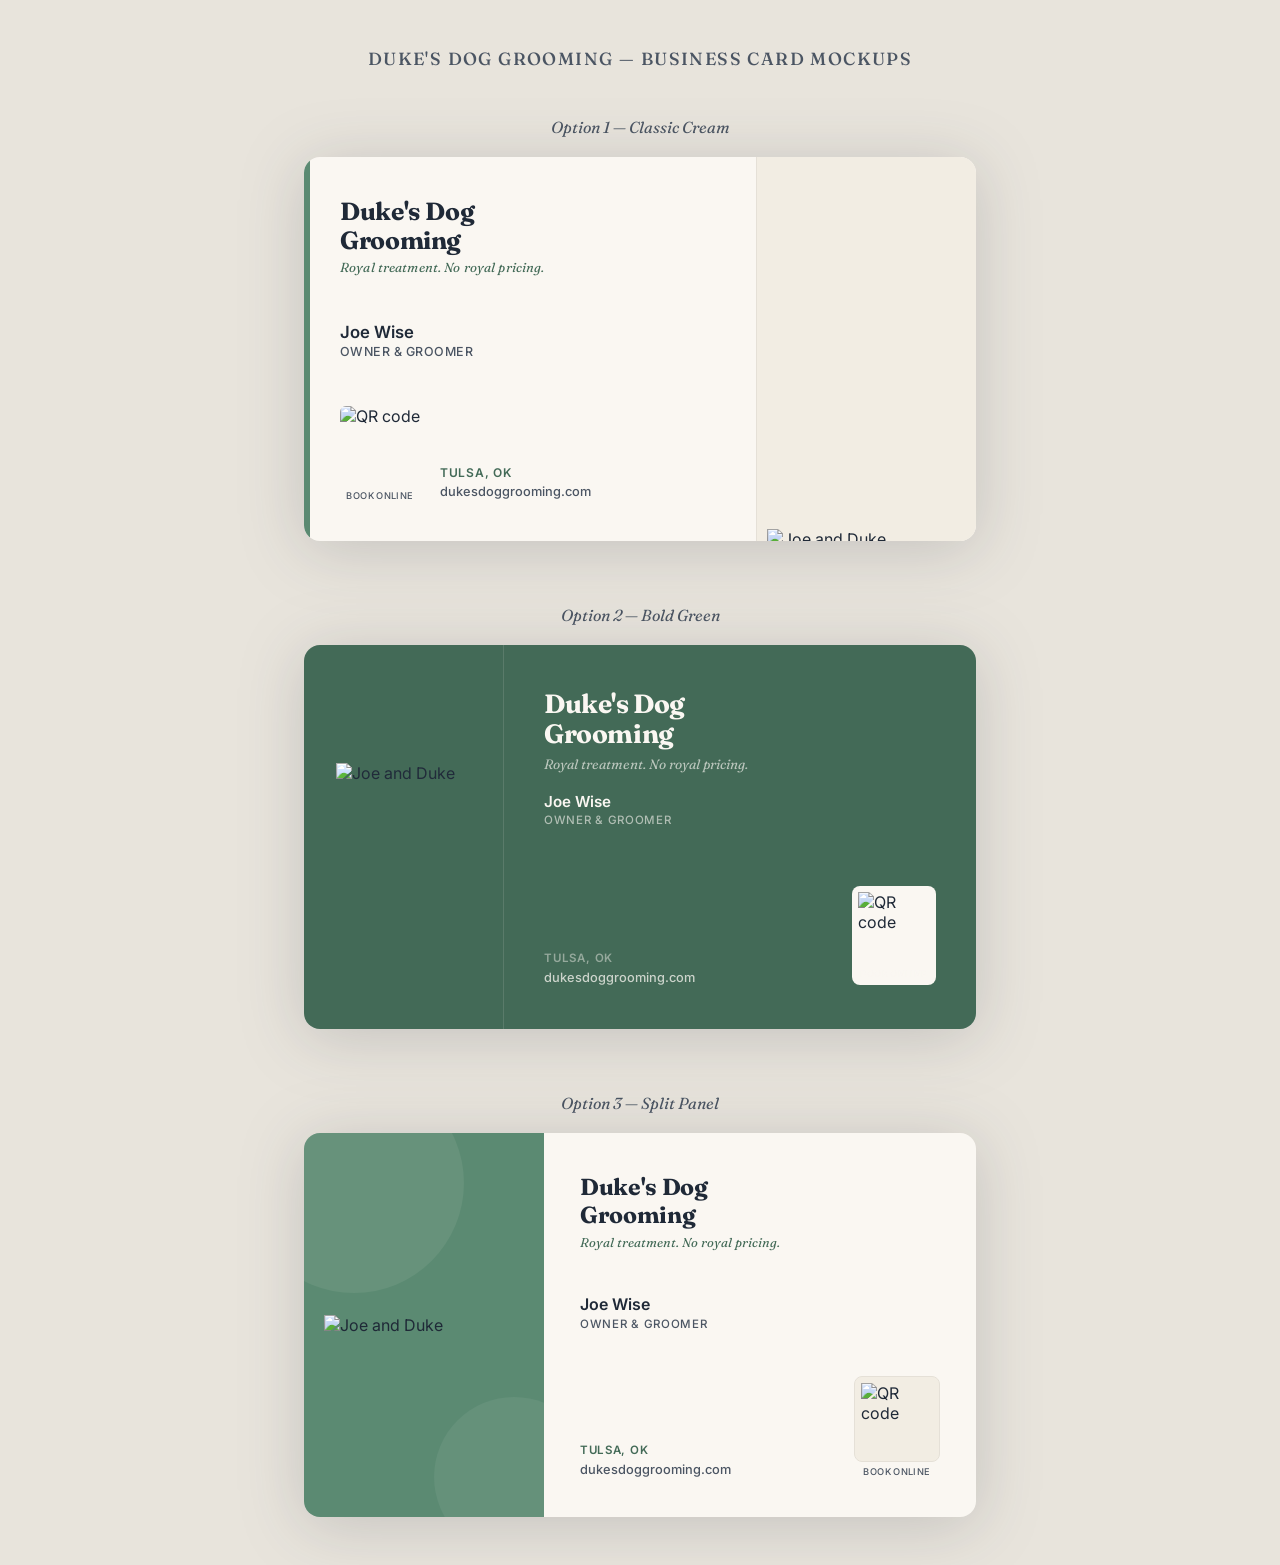
==== bizcard-mockups.html @ c5080c98 "Add business card mockups" ====
<!DOCTYPE html>
<html lang="en">
<head>
  <meta charset="UTF-8" />
  <meta name="viewport" content="width=device-width, initial-scale=1.0" />
  <title>Duke's — Business Card Mockups</title>
  <link rel="preconnect" href="https://fonts.googleapis.com" />
  <link rel="preconnect" href="https://fonts.gstatic.com" crossorigin />
  <link href="https://fonts.googleapis.com/css2?family=Fraunces:ital,wght@0,400;0,500;0,600;0,700;1,400;1,500&family=Inter:wght@400;500;600&display=swap" rel="stylesheet" />
  <style>
    :root {
      --bg:          #FAF7F2;
      --bg-tint:     #F2EDE3;
      --text:        #1F2937;
      --text-soft:   #4B5563;
      --accent:      #5B8A72;
      --accent-dark: #436A57;
      --card:        #FFFFFF;
      --border:      #E5E0D7;
      --serif: 'Fraunces', Georgia, serif;
      --sans:  'Inter', system-ui, sans-serif;
    }

    * { box-sizing: border-box; margin: 0; padding: 0; }

    body {
      font-family: var(--sans);
      background: #E8E4DC;
      color: var(--text);
      padding: 3rem 2rem;
      min-height: 100vh;
    }

    h1 {
      font-family: var(--serif);
      font-size: 1.1rem;
      font-weight: 500;
      color: var(--text-soft);
      text-align: center;
      margin-bottom: 3rem;
      letter-spacing: 0.08em;
      text-transform: uppercase;
    }

    .mockup-row {
      display: flex;
      flex-direction: column;
      gap: 4rem;
      align-items: center;
    }

    .mockup-block {
      display: flex;
      flex-direction: column;
      align-items: center;
      gap: 1.25rem;
    }

    .mockup-label {
      font-family: var(--serif);
      font-size: 1rem;
      color: var(--text-soft);
      font-style: italic;
    }

    .card-shadow {
      filter: drop-shadow(0 8px 32px rgba(31,41,55,0.18));
    }

    /* ──────────────────────────────────────
       Card dimensions: 3.5" × 2" @ 2× screen
       = 672px × 384px
    ────────────────────────────────────── */

    /* ── CARD 1: Classic Cream ── */
    .card-1 {
      width: 672px;
      height: 384px;
      background: var(--bg);
      border-radius: 16px;
      display: grid;
      grid-template-columns: 1fr 220px;
      overflow: hidden;
      position: relative;
    }

    .card-1-left {
      padding: 40px 36px;
      display: flex;
      flex-direction: column;
      justify-content: space-between;
    }

    .card-1-top {}

    .card-1-brand {
      font-family: var(--serif);
      font-size: 1.55rem;
      font-weight: 700;
      color: var(--text);
      line-height: 1.15;
      letter-spacing: -0.015em;
    }

    .card-1-tagline {
      font-family: var(--serif);
      font-style: italic;
      font-size: 0.82rem;
      color: var(--accent-dark);
      margin-top: 5px;
      letter-spacing: 0.01em;
    }

    .card-1-name {
      font-family: var(--sans);
      font-size: 1.05rem;
      font-weight: 600;
      color: var(--text);
      margin-bottom: 2px;
    }

    .card-1-title {
      font-size: 0.78rem;
      color: var(--text-soft);
      font-weight: 500;
      letter-spacing: 0.04em;
      text-transform: uppercase;
    }

    .card-1-bottom {
      display: flex;
      align-items: flex-end;
      gap: 20px;
    }

    .card-1-qr img {
      width: 80px;
      height: 80px;
      display: block;
      border-radius: 6px;
    }

    .card-1-contact {
      display: flex;
      flex-direction: column;
      gap: 4px;
      padding-bottom: 2px;
    }

    .card-1-contact a,
    .card-1-contact span {
      font-size: 0.8rem;
      color: var(--text-soft);
      text-decoration: none;
      font-weight: 500;
    }

    .card-1-contact .city {
      font-size: 0.75rem;
      color: var(--accent-dark);
      font-weight: 600;
      letter-spacing: 0.06em;
      text-transform: uppercase;
    }

    .card-1-right {
      background: var(--bg-tint);
      border-left: 1px solid var(--border);
      display: flex;
      align-items: flex-end;
      justify-content: center;
      padding-bottom: 0;
      overflow: hidden;
    }

    .card-1-right img {
      width: 200px;
      height: auto;
      display: block;
      margin-bottom: -8px;
    }

    /* green accent bar on left edge */
    .card-1::before {
      content: '';
      position: absolute;
      left: 0; top: 0; bottom: 0;
      width: 6px;
      background: var(--accent);
      border-radius: 16px 0 0 16px;
    }

    /* ── CARD 2: Bold Green ── */
    .card-2 {
      width: 672px;
      height: 384px;
      background: var(--accent-dark);
      border-radius: 16px;
      display: grid;
      grid-template-columns: 200px 1fr;
      overflow: hidden;
    }

    .card-2-left {
      display: flex;
      align-items: center;
      justify-content: center;
      padding: 32px;
      border-right: 1px solid rgba(250,247,242,0.12);
    }

    .card-2-left img {
      width: 148px;
      height: 148px;
      object-fit: contain;
      filter: brightness(1.05);
    }

    .card-2-right {
      padding: 44px 40px;
      display: flex;
      flex-direction: column;
      justify-content: space-between;
    }

    .card-2-top {}

    .card-2-brand {
      font-family: var(--serif);
      font-size: 1.65rem;
      font-weight: 700;
      color: var(--bg);
      line-height: 1.15;
      letter-spacing: -0.015em;
    }

    .card-2-tagline {
      font-family: var(--serif);
      font-style: italic;
      font-size: 0.85rem;
      color: rgba(250,247,242,0.65);
      margin-top: 6px;
    }

    .card-2-name {
      font-size: 0.95rem;
      font-weight: 600;
      color: var(--bg);
      margin-top: 20px;
      margin-bottom: 2px;
    }

    .card-2-title {
      font-size: 0.72rem;
      color: rgba(250,247,242,0.6);
      font-weight: 500;
      text-transform: uppercase;
      letter-spacing: 0.06em;
    }

    .card-2-bottom {
      display: flex;
      align-items: flex-end;
      justify-content: space-between;
    }

    .card-2-contact {
      display: flex;
      flex-direction: column;
      gap: 5px;
    }

    .card-2-contact span,
    .card-2-contact a {
      font-size: 0.8rem;
      color: rgba(250,247,242,0.75);
      text-decoration: none;
      font-weight: 500;
    }

    .card-2-contact .city {
      font-size: 0.72rem;
      font-weight: 600;
      color: rgba(250,247,242,0.45);
      text-transform: uppercase;
      letter-spacing: 0.07em;
    }

    .card-2-qr {
      background: var(--bg);
      border-radius: 8px;
      padding: 6px;
    }

    .card-2-qr img {
      width: 72px;
      height: 72px;
      display: block;
    }

    /* ── CARD 3: Split Panel ── */
    .card-3 {
      width: 672px;
      height: 384px;
      border-radius: 16px;
      overflow: hidden;
      display: grid;
      grid-template-columns: 240px 1fr;
    }

    .card-3-left {
      background: var(--accent);
      display: flex;
      flex-direction: column;
      align-items: center;
      justify-content: center;
      padding: 0 0 0 0;
      position: relative;
      overflow: hidden;
    }

    .card-3-left::before {
      content: '';
      position: absolute;
      top: -60px; left: -60px;
      width: 220px; height: 220px;
      background: rgba(250,247,242,0.07);
      border-radius: 50%;
    }

    .card-3-left::after {
      content: '';
      position: absolute;
      bottom: -40px; right: -50px;
      width: 160px; height: 160px;
      background: rgba(250,247,242,0.06);
      border-radius: 50%;
    }

    .card-3-left img {
      width: 200px;
      height: auto;
      display: block;
      position: relative;
      z-index: 1;
    }

    .card-3-right {
      background: var(--bg);
      padding: 40px 36px;
      display: flex;
      flex-direction: column;
      justify-content: space-between;
    }

    .card-3-brand {
      font-family: var(--serif);
      font-size: 1.45rem;
      font-weight: 700;
      color: var(--text);
      letter-spacing: -0.015em;
      line-height: 1.2;
    }

    .card-3-tagline {
      font-family: var(--serif);
      font-style: italic;
      font-size: 0.8rem;
      color: var(--accent-dark);
      margin-top: 5px;
    }

    .card-3-name {
      font-size: 1rem;
      font-weight: 600;
      color: var(--text);
    }

    .card-3-title {
      font-size: 0.72rem;
      color: var(--text-soft);
      font-weight: 500;
      text-transform: uppercase;
      letter-spacing: 0.06em;
      margin-top: 3px;
    }

    .card-3-bottom {
      display: flex;
      align-items: flex-end;
      justify-content: space-between;
    }

    .card-3-contact {
      display: flex;
      flex-direction: column;
      gap: 5px;
    }

    .card-3-contact span,
    .card-3-contact a {
      font-size: 0.8rem;
      color: var(--text-soft);
      text-decoration: none;
      font-weight: 500;
    }

    .card-3-contact .city {
      font-size: 0.72rem;
      color: var(--accent-dark);
      font-weight: 600;
      text-transform: uppercase;
      letter-spacing: 0.06em;
    }

    .card-3-qr {
      background: var(--bg-tint);
      border: 1px solid var(--border);
      border-radius: 8px;
      padding: 6px;
    }

    .card-3-qr img {
      width: 72px;
      height: 72px;
      display: block;
    }

    .qr-label {
      font-size: 0.58rem;
      text-align: center;
      color: var(--text-soft);
      margin-top: 4px;
      font-weight: 500;
      letter-spacing: 0.04em;
      text-transform: uppercase;
    }
  </style>
</head>
<body>

<h1>Duke's Dog Grooming — Business Card Mockups</h1>

<div class="mockup-row">

  <!-- OPTION 1 -->
  <div class="mockup-block">
    <div class="mockup-label">Option 1 — Classic Cream</div>
    <div class="card-shadow">
      <div class="card-1">
        <div class="card-1-left">
          <div class="card-1-top">
            <div class="card-1-brand">Duke's Dog<br>Grooming</div>
            <div class="card-1-tagline">Royal treatment. No royal pricing.</div>
          </div>
          <div>
            <div class="card-1-name">Joe Wise</div>
            <div class="card-1-title">Owner &amp; Groomer</div>
          </div>
          <div class="card-1-bottom">
            <div class="card-1-qr">
              <img src="https://api.qrserver.com/v1/create-qr-code/?size=160x160&data=https://dukesdoggrooming.com&color=436A57&bgcolor=FAF7F2&margin=4" alt="QR code" />
              <div class="qr-label">Book online</div>
            </div>
            <div class="card-1-contact">
              <span class="city">Tulsa, OK</span>
              <a href="#">dukesdoggrooming.com</a>
            </div>
          </div>
        </div>
        <div class="card-1-right">
          <img src="https://dukesdoggrooming.com/images/joe-and-duke.png" alt="Joe and Duke" />
        </div>
      </div>
    </div>
  </div>

  <!-- OPTION 2 -->
  <div class="mockup-block">
    <div class="mockup-label">Option 2 — Bold Green</div>
    <div class="card-shadow">
      <div class="card-2">
        <div class="card-2-left">
          <img src="https://dukesdoggrooming.com/images/joe-and-duke.png" alt="Joe and Duke" />
        </div>
        <div class="card-2-right">
          <div class="card-2-top">
            <div class="card-2-brand">Duke's Dog<br>Grooming</div>
            <div class="card-2-tagline">Royal treatment. No royal pricing.</div>
            <div class="card-2-name">Joe Wise</div>
            <div class="card-2-title">Owner &amp; Groomer</div>
          </div>
          <div class="card-2-bottom">
            <div class="card-2-contact">
              <span class="city">Tulsa, OK</span>
              <a href="#">dukesdoggrooming.com</a>
            </div>
            <div class="card-2-qr">
              <img src="https://api.qrserver.com/v1/create-qr-code/?size=144x144&data=https://dukesdoggrooming.com&color=436A57&bgcolor=FAF7F2&margin=4" alt="QR code" />
              <div class="qr-label" style="color:rgba(250,247,242,0.45)">Book online</div>
            </div>
          </div>
        </div>
      </div>
    </div>
  </div>

  <!-- OPTION 3 -->
  <div class="mockup-block">
    <div class="mockup-label">Option 3 — Split Panel</div>
    <div class="card-shadow">
      <div class="card-3">
        <div class="card-3-left">
          <img src="https://dukesdoggrooming.com/images/joe-and-duke.png" alt="Joe and Duke" />
        </div>
        <div class="card-3-right">
          <div>
            <div class="card-3-brand">Duke's Dog<br>Grooming</div>
            <div class="card-3-tagline">Royal treatment. No royal pricing.</div>
          </div>
          <div>
            <div class="card-3-name">Joe Wise</div>
            <div class="card-3-title">Owner &amp; Groomer</div>
          </div>
          <div class="card-3-bottom">
            <div class="card-3-contact">
              <span class="city">Tulsa, OK</span>
              <a href="#">dukesdoggrooming.com</a>
            </div>
            <div>
              <div class="card-3-qr">
                <img src="https://api.qrserver.com/v1/create-qr-code/?size=144x144&data=https://dukesdoggrooming.com&color=436A57&bgcolor=FAF7F2&margin=4" alt="QR code" />
              </div>
              <div class="qr-label">Book online</div>
            </div>
          </div>
        </div>
      </div>
    </div>
  </div>

</div>
</body>
</html>
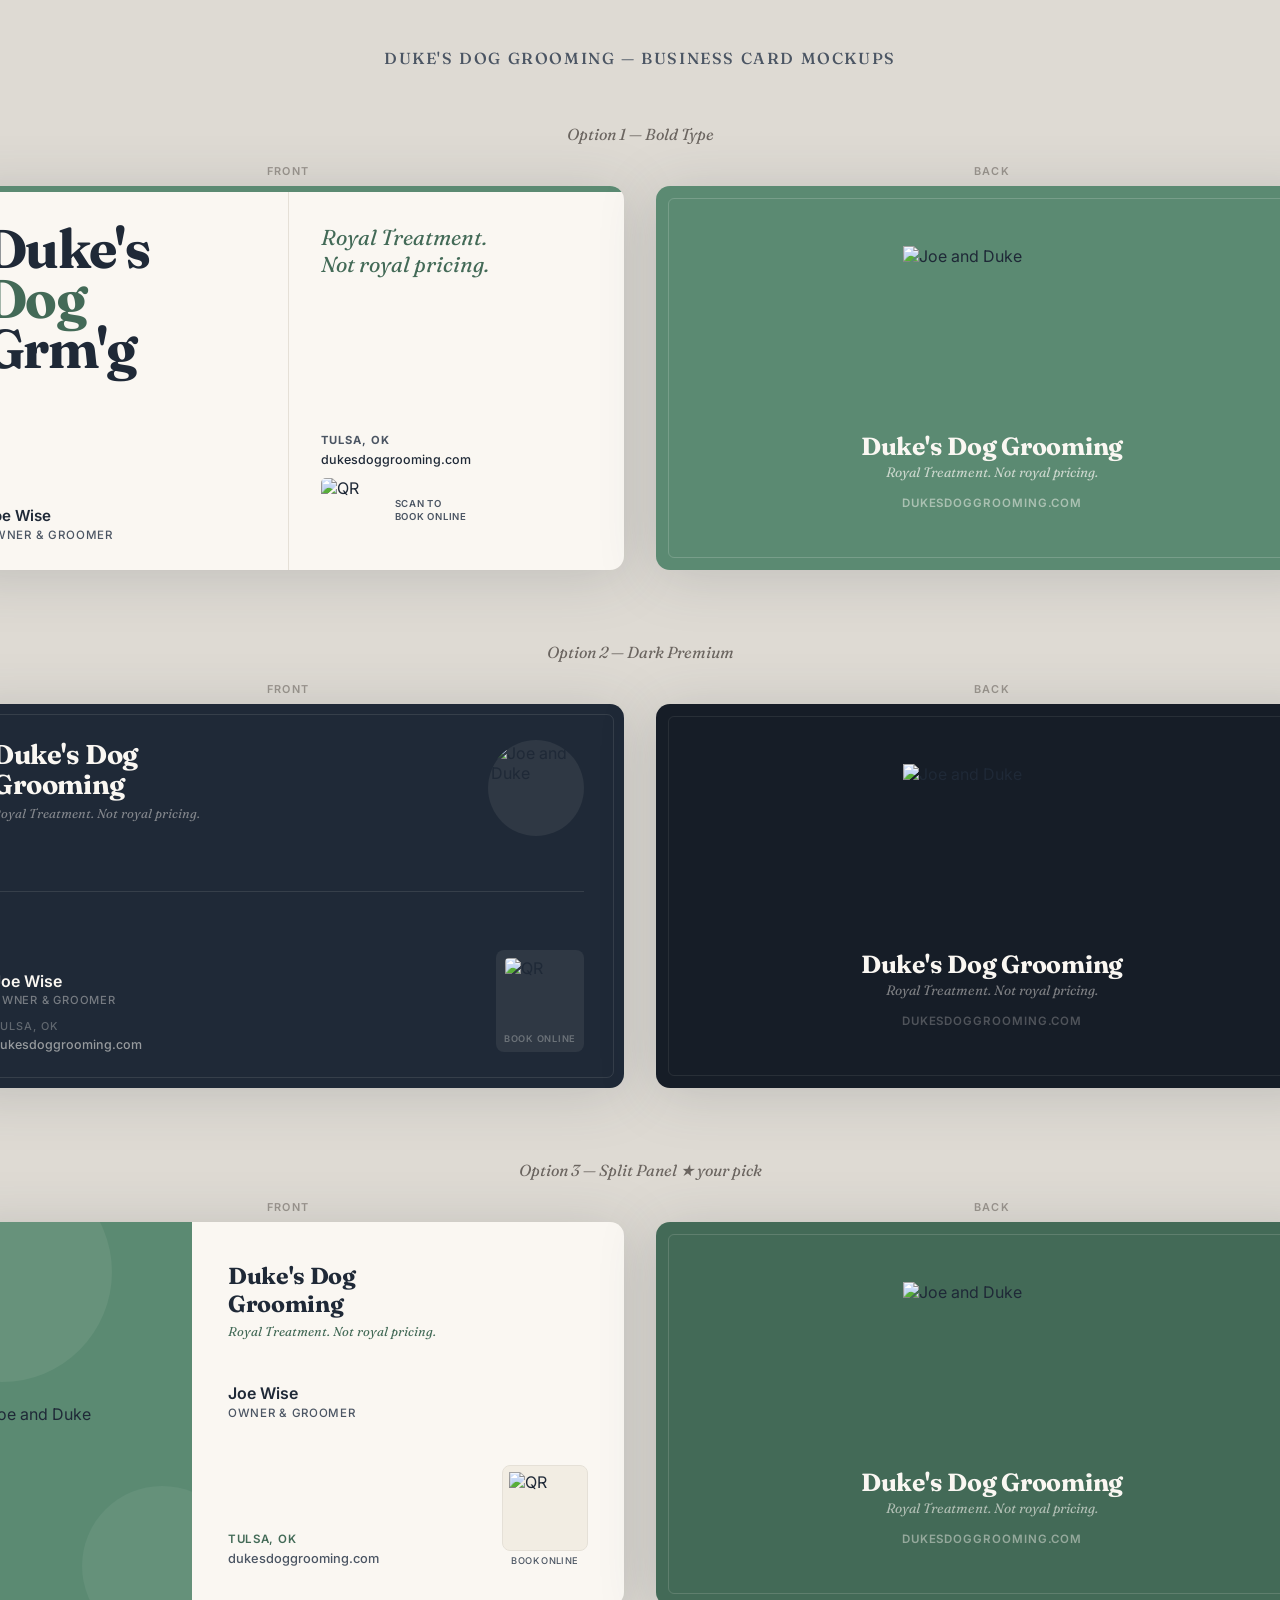
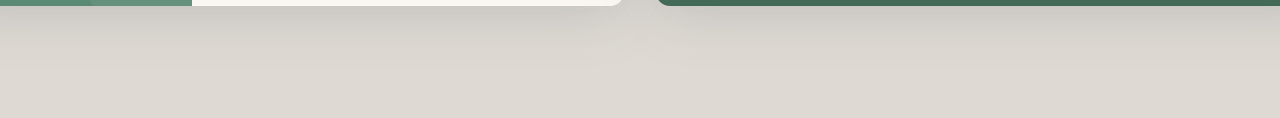
==== commit f8c1829f: "Update tagline to 'Royal Treatment. Not royal pricing.'; redesign card mockups with backs" ====
--- a/bizcard-mockups.html
+++ b/bizcard-mockups.html
@@ -6,7 +6,7 @@
   <title>Duke's — Business Card Mockups</title>
   <link rel="preconnect" href="https://fonts.googleapis.com" />
   <link rel="preconnect" href="https://fonts.gstatic.com" crossorigin />
-  <link href="https://fonts.googleapis.com/css2?family=Fraunces:ital,wght@0,400;0,500;0,600;0,700;1,400;1,500&family=Inter:wght@400;500;600&display=swap" rel="stylesheet" />
+  <link href="https://fonts.googleapis.com/css2?family=Fraunces:ital,wght@0,400;0,500;0,600;0,700;1,400;1,500;1,600&family=Inter:wght@400;500;600&display=swap" rel="stylesheet" />
   <style>
     :root {
       --bg:          #FAF7F2;
@@ -15,311 +15,398 @@
       --text-soft:   #4B5563;
       --accent:      #5B8A72;
       --accent-dark: #436A57;
-      --card:        #FFFFFF;
       --border:      #E5E0D7;
       --serif: 'Fraunces', Georgia, serif;
       --sans:  'Inter', system-ui, sans-serif;
     }
-
     * { box-sizing: border-box; margin: 0; padding: 0; }
-
     body {
       font-family: var(--sans);
-      background: #E8E4DC;
+      background: #DEDAD3;
       color: var(--text);
-      padding: 3rem 2rem;
-      min-height: 100vh;
-    }
-
+      padding: 3rem 2rem 5rem;
+    }
     h1 {
       font-family: var(--serif);
-      font-size: 1.1rem;
+      font-size: 1rem;
       font-weight: 500;
       color: var(--text-soft);
       text-align: center;
-      margin-bottom: 3rem;
-      letter-spacing: 0.08em;
-      text-transform: uppercase;
-    }
-
-    .mockup-row {
-      display: flex;
-      flex-direction: column;
-      gap: 4rem;
+      margin-bottom: 3.5rem;
+      letter-spacing: 0.1em;
+      text-transform: uppercase;
+    }
+    .card-set {
+      display: flex;
+      flex-direction: column;
       align-items: center;
-    }
-
-    .mockup-block {
+      gap: 4.5rem;
+      margin-bottom: 2rem;
+    }
+    .card-option {
       display: flex;
       flex-direction: column;
       align-items: center;
-      gap: 1.25rem;
-    }
-
-    .mockup-label {
+      gap: 1rem;
+    }
+    .option-label {
       font-family: var(--serif);
       font-size: 1rem;
-      color: var(--text-soft);
       font-style: italic;
-    }
-
-    .card-shadow {
-      filter: drop-shadow(0 8px 32px rgba(31,41,55,0.18));
-    }
-
-    /* ──────────────────────────────────────
-       Card dimensions: 3.5" × 2" @ 2× screen
-       = 672px × 384px
-    ────────────────────────────────────── */
-
-    /* ── CARD 1: Classic Cream ── */
-    .card-1 {
+      color: #6B6560;
+      margin-bottom: 0.25rem;
+    }
+    .card-sides {
+      display: flex;
+      gap: 2rem;
+      align-items: flex-start;
+    }
+    .side-label {
+      font-size: 0.68rem;
+      font-weight: 600;
+      letter-spacing: 0.1em;
+      text-transform: uppercase;
+      color: #9A948D;
+      text-align: center;
+      margin-bottom: 0.5rem;
+    }
+    .card-wrap { filter: drop-shadow(0 6px 28px rgba(31,41,55,0.16)); }
+
+    /* Card base size: 3.5×2in @ ~192dpi = 672×384px */
+    .card {
       width: 672px;
       height: 384px;
-      background: var(--bg);
-      border-radius: 16px;
-      display: grid;
-      grid-template-columns: 1fr 220px;
+      border-radius: 14px;
       overflow: hidden;
       position: relative;
     }
 
-    .card-1-left {
-      padding: 40px 36px;
-      display: flex;
-      flex-direction: column;
-      justify-content: space-between;
-    }
-
-    .card-1-top {}
-
-    .card-1-brand {
+    /* ══════════════════════════════════════
+       SHARED BACK
+    ══════════════════════════════════════ */
+    .back-standard {
+      background: var(--accent-dark);
+      display: flex;
+      flex-direction: column;
+      align-items: center;
+      justify-content: center;
+      gap: 0;
+    }
+    .back-standard::before {
+      content: '';
+      position: absolute;
+      inset: 12px;
+      border: 1px solid rgba(250,247,242,0.15);
+      border-radius: 6px;
+      pointer-events: none;
+    }
+    .back-mascot {
+      width: 178px;
+      height: 178px;
+      object-fit: contain;
+      margin-bottom: 10px;
+    }
+    .back-name {
       font-family: var(--serif);
       font-size: 1.55rem;
       font-weight: 700;
+      color: var(--bg);
+      letter-spacing: -0.01em;
+      line-height: 1;
+    }
+    .back-tagline {
+      font-family: var(--serif);
+      font-style: italic;
+      font-size: 0.85rem;
+      color: rgba(250,247,242,0.6);
+      margin-top: 6px;
+      margin-bottom: 16px;
+    }
+    .back-url {
+      font-size: 0.72rem;
+      font-weight: 600;
+      color: rgba(250,247,242,0.45);
+      letter-spacing: 0.08em;
+      text-transform: uppercase;
+    }
+
+    /* ══════════════════════════════════════
+       OPTION 1 — Bold Type (new)
+       Cream card, all typography, no mascot
+       front — mascot lives on the back
+    ══════════════════════════════════════ */
+    .front-1 {
+      background: var(--bg);
+      padding: 0;
+    }
+    .front-1-inner {
+      height: 100%;
+      display: grid;
+      grid-template-rows: 6px 1fr;
+    }
+    .front-1-topbar {
+      background: var(--accent);
+    }
+    .front-1-body {
+      display: grid;
+      grid-template-columns: 1fr 1px 1fr;
+      gap: 0;
+    }
+    .front-1-left {
+      padding: 32px 32px 28px;
+      display: flex;
+      flex-direction: column;
+      justify-content: space-between;
+    }
+    .front-1-bigname {
+      font-family: var(--serif);
+      font-weight: 700;
+      font-size: 3.4rem;
+      line-height: 0.92;
+      letter-spacing: -0.03em;
       color: var(--text);
-      line-height: 1.15;
-      letter-spacing: -0.015em;
-    }
-
-    .card-1-tagline {
+    }
+    .front-1-bigname span {
+      display: block;
+    }
+    .front-1-bigname .word-dog {
+      color: var(--accent-dark);
+    }
+    .front-1-bottom {
+      display: flex;
+      flex-direction: column;
+      gap: 3px;
+    }
+    .front-1-name {
+      font-size: 0.95rem;
+      font-weight: 600;
+      color: var(--text);
+    }
+    .front-1-title {
+      font-size: 0.72rem;
+      font-weight: 500;
+      text-transform: uppercase;
+      letter-spacing: 0.07em;
+      color: var(--text-soft);
+    }
+    .front-1-divider {
+      background: var(--border);
+      width: 1px;
+    }
+    .front-1-right {
+      padding: 32px 32px 28px;
+      display: flex;
+      flex-direction: column;
+      justify-content: space-between;
+      align-items: flex-start;
+    }
+    .front-1-tagline {
       font-family: var(--serif);
       font-style: italic;
-      font-size: 0.82rem;
+      font-size: 1.35rem;
+      line-height: 1.25;
       color: var(--accent-dark);
-      margin-top: 5px;
-      letter-spacing: 0.01em;
-    }
-
-    .card-1-name {
-      font-family: var(--sans);
-      font-size: 1.05rem;
-      font-weight: 600;
+      max-width: 220px;
+    }
+    .front-1-contact {
+      display: flex;
+      flex-direction: column;
+      gap: 5px;
+    }
+    .front-1-contact .city {
+      font-size: 0.7rem;
+      font-weight: 700;
+      text-transform: uppercase;
+      letter-spacing: 0.1em;
+      color: var(--text-soft);
+    }
+    .front-1-contact .web {
+      font-size: 0.78rem;
+      font-weight: 500;
       color: var(--text);
-      margin-bottom: 2px;
-    }
-
-    .card-1-title {
-      font-size: 0.78rem;
+    }
+    .front-1-qr {
+      display: flex;
+      align-items: center;
+      gap: 10px;
+      margin-top: 6px;
+    }
+    .front-1-qr img {
+      width: 64px;
+      height: 64px;
+      border-radius: 5px;
+      display: block;
+    }
+    .front-1-qr-label {
+      font-size: 0.6rem;
+      font-weight: 600;
+      text-transform: uppercase;
+      letter-spacing: 0.08em;
       color: var(--text-soft);
-      font-weight: 500;
-      letter-spacing: 0.04em;
-      text-transform: uppercase;
-    }
-
-    .card-1-bottom {
-      display: flex;
-      align-items: flex-end;
-      gap: 20px;
-    }
-
-    .card-1-qr img {
-      width: 80px;
-      height: 80px;
-      display: block;
-      border-radius: 6px;
-    }
-
-    .card-1-contact {
-      display: flex;
-      flex-direction: column;
-      gap: 4px;
-      padding-bottom: 2px;
-    }
-
-    .card-1-contact a,
-    .card-1-contact span {
-      font-size: 0.8rem;
-      color: var(--text-soft);
-      text-decoration: none;
-      font-weight: 500;
-    }
-
-    .card-1-contact .city {
-      font-size: 0.75rem;
-      color: var(--accent-dark);
-      font-weight: 600;
-      letter-spacing: 0.06em;
-      text-transform: uppercase;
-    }
-
-    .card-1-right {
-      background: var(--bg-tint);
-      border-left: 1px solid var(--border);
-      display: flex;
-      align-items: flex-end;
-      justify-content: center;
-      padding-bottom: 0;
-      overflow: hidden;
-    }
-
-    .card-1-right img {
-      width: 200px;
-      height: auto;
-      display: block;
-      margin-bottom: -8px;
-    }
-
-    /* green accent bar on left edge */
-    .card-1::before {
+      line-height: 1.4;
+    }
+
+    /* back for option 1 — lighter green */
+    .back-1 {
+      background: var(--accent);
+    }
+    .back-1 .back-tagline {
+      color: rgba(250,247,242,0.7);
+    }
+    .back-1 .back-url {
+      color: rgba(250,247,242,0.5);
+    }
+    .back-1::before {
+      border-color: rgba(250,247,242,0.18);
+    }
+
+    /* ══════════════════════════════════════
+       OPTION 2 — Dark Premium (new)
+       Deep charcoal, cream text, inset border
+    ══════════════════════════════════════ */
+    .front-2 {
+      background: var(--text);
+    }
+    .front-2-inner {
+      height: 100%;
+      padding: 36px 40px;
+      display: flex;
+      flex-direction: column;
+      justify-content: space-between;
+    }
+    .front-2-inner::before {
       content: '';
       position: absolute;
-      left: 0; top: 0; bottom: 0;
-      width: 6px;
-      background: var(--accent);
-      border-radius: 16px 0 0 16px;
-    }
-
-    /* ── CARD 2: Bold Green ── */
-    .card-2 {
-      width: 672px;
-      height: 384px;
-      background: var(--accent-dark);
-      border-radius: 16px;
-      display: grid;
-      grid-template-columns: 200px 1fr;
-      overflow: hidden;
-    }
-
-    .card-2-left {
+      inset: 10px;
+      border: 1px solid rgba(250,247,242,0.1);
+      border-radius: 7px;
+      pointer-events: none;
+    }
+    .front-2-top {
+      display: flex;
+      justify-content: space-between;
+      align-items: flex-start;
+    }
+    .front-2-brand {
+      font-family: var(--serif);
+      font-size: 1.7rem;
+      font-weight: 700;
+      color: var(--bg);
+      line-height: 1.1;
+      letter-spacing: -0.015em;
+    }
+    .front-2-tagline {
+      font-family: var(--serif);
+      font-style: italic;
+      font-size: 0.8rem;
+      color: rgba(250,247,242,0.45);
+      margin-top: 5px;
+    }
+    .front-2-mascot-wrap {
+      width: 96px;
+      height: 96px;
+      border-radius: 50%;
+      background: rgba(250,247,242,0.07);
       display: flex;
       align-items: center;
       justify-content: center;
-      padding: 32px;
-      border-right: 1px solid rgba(250,247,242,0.12);
-    }
-
-    .card-2-left img {
-      width: 148px;
-      height: 148px;
+      flex-shrink: 0;
+      overflow: hidden;
+    }
+    .front-2-mascot-wrap img {
+      width: 90px;
+      height: 90px;
       object-fit: contain;
-      filter: brightness(1.05);
-    }
-
-    .card-2-right {
-      padding: 44px 40px;
-      display: flex;
-      flex-direction: column;
+    }
+    .front-2-rule {
+      height: 1px;
+      background: rgba(250,247,242,0.1);
+      margin: 0 0 4px;
+    }
+    .front-2-bottom {
+      display: flex;
       justify-content: space-between;
-    }
-
-    .card-2-top {}
-
-    .card-2-brand {
-      font-family: var(--serif);
-      font-size: 1.65rem;
-      font-weight: 700;
+      align-items: flex-end;
+    }
+    .front-2-info {}
+    .front-2-name {
+      font-size: 1rem;
+      font-weight: 600;
       color: var(--bg);
-      line-height: 1.15;
-      letter-spacing: -0.015em;
-    }
-
-    .card-2-tagline {
-      font-family: var(--serif);
-      font-style: italic;
-      font-size: 0.85rem;
-      color: rgba(250,247,242,0.65);
-      margin-top: 6px;
-    }
-
-    .card-2-name {
-      font-size: 0.95rem;
-      font-weight: 600;
-      color: var(--bg);
-      margin-top: 20px;
       margin-bottom: 2px;
     }
-
-    .card-2-title {
-      font-size: 0.72rem;
-      color: rgba(250,247,242,0.6);
-      font-weight: 500;
-      text-transform: uppercase;
-      letter-spacing: 0.06em;
-    }
-
-    .card-2-bottom {
-      display: flex;
-      align-items: flex-end;
-      justify-content: space-between;
-    }
-
-    .card-2-contact {
-      display: flex;
-      flex-direction: column;
+    .front-2-title {
+      font-size: 0.7rem;
+      font-weight: 500;
+      text-transform: uppercase;
+      letter-spacing: 0.07em;
+      color: rgba(250,247,242,0.4);
+      margin-bottom: 12px;
+    }
+    .front-2-contact {
+      display: flex;
+      flex-direction: column;
+      gap: 4px;
+    }
+    .front-2-contact span {
+      font-size: 0.78rem;
+      color: rgba(250,247,242,0.55);
+      font-weight: 500;
+    }
+    .front-2-contact .city {
+      font-size: 0.68rem;
+      text-transform: uppercase;
+      letter-spacing: 0.09em;
+      color: rgba(250,247,242,0.3);
+    }
+    .front-2-qr-wrap {
+      background: rgba(250,247,242,0.07);
+      border-radius: 8px;
+      padding: 8px;
+      display: flex;
+      flex-direction: column;
+      align-items: center;
       gap: 5px;
     }
-
-    .card-2-contact span,
-    .card-2-contact a {
-      font-size: 0.8rem;
-      color: rgba(250,247,242,0.75);
-      text-decoration: none;
-      font-weight: 500;
-    }
-
-    .card-2-contact .city {
-      font-size: 0.72rem;
-      font-weight: 600;
-      color: rgba(250,247,242,0.45);
-      text-transform: uppercase;
-      letter-spacing: 0.07em;
-    }
-
-    .card-2-qr {
-      background: var(--bg);
-      border-radius: 8px;
-      padding: 6px;
-    }
-
-    .card-2-qr img {
-      width: 72px;
-      height: 72px;
+    .front-2-qr-wrap img {
+      width: 70px;
+      height: 70px;
       display: block;
-    }
-
-    /* ── CARD 3: Split Panel ── */
-    .card-3 {
-      width: 672px;
-      height: 384px;
-      border-radius: 16px;
-      overflow: hidden;
+      border-radius: 4px;
+    }
+    .front-2-qr-label {
+      font-size: 0.58rem;
+      font-weight: 600;
+      text-transform: uppercase;
+      letter-spacing: 0.08em;
+      color: rgba(250,247,242,0.3);
+    }
+
+    /* back for option 2 — very dark with cream mascot */
+    .back-2 {
+      background: #161D27;
+    }
+    .back-2 .back-tagline { color: rgba(250,247,242,0.45); }
+    .back-2 .back-url    { color: rgba(250,247,242,0.25); }
+    .back-2::before      { border-color: rgba(250,247,242,0.08); }
+
+    /* ══════════════════════════════════════
+       OPTION 3 — Split Panel (unchanged)
+    ══════════════════════════════════════ */
+    .front-3 {
       display: grid;
       grid-template-columns: 240px 1fr;
     }
-
-    .card-3-left {
+    .front-3-left {
       background: var(--accent);
       display: flex;
       flex-direction: column;
       align-items: center;
       justify-content: center;
-      padding: 0 0 0 0;
       position: relative;
       overflow: hidden;
     }
-
-    .card-3-left::before {
+    .front-3-left::before {
       content: '';
       position: absolute;
       top: -60px; left: -60px;
@@ -327,8 +414,7 @@
       background: rgba(250,247,242,0.07);
       border-radius: 50%;
     }
-
-    .card-3-left::after {
+    .front-3-left::after {
       content: '';
       position: absolute;
       bottom: -40px; right: -50px;
@@ -336,24 +422,21 @@
       background: rgba(250,247,242,0.06);
       border-radius: 50%;
     }
-
-    .card-3-left img {
+    .front-3-left img {
       width: 200px;
       height: auto;
       display: block;
       position: relative;
       z-index: 1;
     }
-
-    .card-3-right {
+    .front-3-right {
       background: var(--bg);
       padding: 40px 36px;
       display: flex;
       flex-direction: column;
       justify-content: space-between;
     }
-
-    .card-3-brand {
+    .front-3-brand {
       font-family: var(--serif);
       font-size: 1.45rem;
       font-weight: 700;
@@ -361,22 +444,19 @@
       letter-spacing: -0.015em;
       line-height: 1.2;
     }
-
-    .card-3-tagline {
+    .front-3-tagline {
       font-family: var(--serif);
       font-style: italic;
       font-size: 0.8rem;
       color: var(--accent-dark);
       margin-top: 5px;
     }
-
-    .card-3-name {
+    .front-3-name {
       font-size: 1rem;
       font-weight: 600;
       color: var(--text);
     }
-
-    .card-3-title {
+    .front-3-title {
       font-size: 0.72rem;
       color: var(--text-soft);
       font-weight: 500;
@@ -384,48 +464,41 @@
       letter-spacing: 0.06em;
       margin-top: 3px;
     }
-
-    .card-3-bottom {
+    .front-3-bottom {
       display: flex;
       align-items: flex-end;
       justify-content: space-between;
     }
-
-    .card-3-contact {
+    .front-3-contact {
       display: flex;
       flex-direction: column;
       gap: 5px;
     }
-
-    .card-3-contact span,
-    .card-3-contact a {
+    .front-3-contact span,
+    .front-3-contact a {
       font-size: 0.8rem;
       color: var(--text-soft);
       text-decoration: none;
       font-weight: 500;
     }
-
-    .card-3-contact .city {
+    .front-3-contact .city {
       font-size: 0.72rem;
       color: var(--accent-dark);
       font-weight: 600;
       text-transform: uppercase;
       letter-spacing: 0.06em;
     }
-
-    .card-3-qr {
+    .front-3-qr {
       background: var(--bg-tint);
       border: 1px solid var(--border);
       border-radius: 8px;
       padding: 6px;
     }
-
-    .card-3-qr img {
+    .front-3-qr img {
       width: 72px;
       height: 72px;
       display: block;
     }
-
     .qr-label {
       font-size: 0.58rem;
       text-align: center;
@@ -435,110 +508,173 @@
       letter-spacing: 0.04em;
       text-transform: uppercase;
     }
+
+    /* back for option 3 — matches the green left panel */
+    .back-3 {
+      background: var(--accent-dark);
+    }
   </style>
 </head>
 <body>
 
 <h1>Duke's Dog Grooming — Business Card Mockups</h1>
 
-<div class="mockup-row">
-
-  <!-- OPTION 1 -->
-  <div class="mockup-block">
-    <div class="mockup-label">Option 1 — Classic Cream</div>
-    <div class="card-shadow">
-      <div class="card-1">
-        <div class="card-1-left">
-          <div class="card-1-top">
-            <div class="card-1-brand">Duke's Dog<br>Grooming</div>
-            <div class="card-1-tagline">Royal treatment. No royal pricing.</div>
-          </div>
-          <div>
-            <div class="card-1-name">Joe Wise</div>
-            <div class="card-1-title">Owner &amp; Groomer</div>
-          </div>
-          <div class="card-1-bottom">
-            <div class="card-1-qr">
-              <img src="https://api.qrserver.com/v1/create-qr-code/?size=160x160&data=https://dukesdoggrooming.com&color=436A57&bgcolor=FAF7F2&margin=4" alt="QR code" />
-              <div class="qr-label">Book online</div>
-            </div>
-            <div class="card-1-contact">
-              <span class="city">Tulsa, OK</span>
-              <a href="#">dukesdoggrooming.com</a>
+<div class="card-set">
+
+  <!-- ═══ OPTION 1 ═══ -->
+  <div class="card-option">
+    <div class="option-label">Option 1 — Bold Type</div>
+    <div class="card-sides">
+      <div>
+        <div class="side-label">Front</div>
+        <div class="card-wrap">
+          <div class="card front-1">
+            <div class="front-1-inner">
+              <div class="front-1-topbar"></div>
+              <div class="front-1-body">
+                <div class="front-1-left">
+                  <div class="front-1-bigname">
+                    <span>Duke's</span>
+                    <span class="word-dog">Dog</span>
+                    <span>Grm'g</span>
+                  </div>
+                  <div class="front-1-bottom">
+                    <div class="front-1-name">Joe Wise</div>
+                    <div class="front-1-title">Owner &amp; Groomer</div>
+                  </div>
+                </div>
+                <div class="front-1-divider"></div>
+                <div class="front-1-right">
+                  <div class="front-1-tagline">Royal Treatment.<br>Not royal pricing.</div>
+                  <div class="front-1-contact">
+                    <div class="city">Tulsa, OK</div>
+                    <div class="web">dukesdoggrooming.com</div>
+                    <div class="front-1-qr">
+                      <img src="https://api.qrserver.com/v1/create-qr-code/?size=128x128&data=https://dukesdoggrooming.com&color=436A57&bgcolor=FAF7F2&margin=3" alt="QR" />
+                      <div class="front-1-qr-label">Scan to<br>book online</div>
+                    </div>
+                  </div>
+                </div>
+              </div>
             </div>
           </div>
         </div>
-        <div class="card-1-right">
-          <img src="https://dukesdoggrooming.com/images/joe-and-duke.png" alt="Joe and Duke" />
-        </div>
       </div>
-    </div>
-  </div>
-
-  <!-- OPTION 2 -->
-  <div class="mockup-block">
-    <div class="mockup-label">Option 2 — Bold Green</div>
-    <div class="card-shadow">
-      <div class="card-2">
-        <div class="card-2-left">
-          <img src="https://dukesdoggrooming.com/images/joe-and-duke.png" alt="Joe and Duke" />
-        </div>
-        <div class="card-2-right">
-          <div class="card-2-top">
-            <div class="card-2-brand">Duke's Dog<br>Grooming</div>
-            <div class="card-2-tagline">Royal treatment. No royal pricing.</div>
-            <div class="card-2-name">Joe Wise</div>
-            <div class="card-2-title">Owner &amp; Groomer</div>
-          </div>
-          <div class="card-2-bottom">
-            <div class="card-2-contact">
-              <span class="city">Tulsa, OK</span>
-              <a href="#">dukesdoggrooming.com</a>
-            </div>
-            <div class="card-2-qr">
-              <img src="https://api.qrserver.com/v1/create-qr-code/?size=144x144&data=https://dukesdoggrooming.com&color=436A57&bgcolor=FAF7F2&margin=4" alt="QR code" />
-              <div class="qr-label" style="color:rgba(250,247,242,0.45)">Book online</div>
-            </div>
+      <div>
+        <div class="side-label">Back</div>
+        <div class="card-wrap">
+          <div class="card back-standard back-1">
+            <img class="back-mascot" src="https://dukesdoggrooming.com/images/joe-and-duke.png" alt="Joe and Duke" />
+            <div class="back-name">Duke's Dog Grooming</div>
+            <div class="back-tagline">Royal Treatment. Not royal pricing.</div>
+            <div class="back-url">dukesdoggrooming.com</div>
           </div>
         </div>
       </div>
     </div>
   </div>
 
-  <!-- OPTION 3 -->
-  <div class="mockup-block">
-    <div class="mockup-label">Option 3 — Split Panel</div>
-    <div class="card-shadow">
-      <div class="card-3">
-        <div class="card-3-left">
-          <img src="https://dukesdoggrooming.com/images/joe-and-duke.png" alt="Joe and Duke" />
+  <!-- ═══ OPTION 2 ═══ -->
+  <div class="card-option">
+    <div class="option-label">Option 2 — Dark Premium</div>
+    <div class="card-sides">
+      <div>
+        <div class="side-label">Front</div>
+        <div class="card-wrap">
+          <div class="card front-2">
+            <div class="front-2-inner">
+              <div class="front-2-top">
+                <div>
+                  <div class="front-2-brand">Duke's Dog<br>Grooming</div>
+                  <div class="front-2-tagline">Royal Treatment. Not royal pricing.</div>
+                </div>
+                <div class="front-2-mascot-wrap">
+                  <img src="https://dukesdoggrooming.com/images/joe-and-duke.png" alt="Joe and Duke" />
+                </div>
+              </div>
+              <div class="front-2-rule"></div>
+              <div class="front-2-bottom">
+                <div class="front-2-info">
+                  <div class="front-2-name">Joe Wise</div>
+                  <div class="front-2-title">Owner &amp; Groomer</div>
+                  <div class="front-2-contact">
+                    <span class="city">Tulsa, OK</span>
+                    <span>dukesdoggrooming.com</span>
+                  </div>
+                </div>
+                <div class="front-2-qr-wrap">
+                  <img src="https://api.qrserver.com/v1/create-qr-code/?size=140x140&data=https://dukesdoggrooming.com&color=5B8A72&bgcolor=1F2937&margin=3" alt="QR" />
+                  <div class="front-2-qr-label">Book online</div>
+                </div>
+              </div>
+            </div>
+          </div>
         </div>
-        <div class="card-3-right">
-          <div>
-            <div class="card-3-brand">Duke's Dog<br>Grooming</div>
-            <div class="card-3-tagline">Royal treatment. No royal pricing.</div>
-          </div>
-          <div>
-            <div class="card-3-name">Joe Wise</div>
-            <div class="card-3-title">Owner &amp; Groomer</div>
-          </div>
-          <div class="card-3-bottom">
-            <div class="card-3-contact">
-              <span class="city">Tulsa, OK</span>
-              <a href="#">dukesdoggrooming.com</a>
-            </div>
-            <div>
-              <div class="card-3-qr">
-                <img src="https://api.qrserver.com/v1/create-qr-code/?size=144x144&data=https://dukesdoggrooming.com&color=436A57&bgcolor=FAF7F2&margin=4" alt="QR code" />
-              </div>
-              <div class="qr-label">Book online</div>
-            </div>
+      </div>
+      <div>
+        <div class="side-label">Back</div>
+        <div class="card-wrap">
+          <div class="card back-standard back-2">
+            <img class="back-mascot" src="https://dukesdoggrooming.com/images/joe-and-duke.png" alt="Joe and Duke" />
+            <div class="back-name">Duke's Dog Grooming</div>
+            <div class="back-tagline">Royal Treatment. Not royal pricing.</div>
+            <div class="back-url">dukesdoggrooming.com</div>
           </div>
         </div>
       </div>
     </div>
   </div>
 
+  <!-- ═══ OPTION 3 ═══ -->
+  <div class="card-option">
+    <div class="option-label">Option 3 — Split Panel ★ your pick</div>
+    <div class="card-sides">
+      <div>
+        <div class="side-label">Front</div>
+        <div class="card-wrap">
+          <div class="card front-3">
+            <div class="front-3-left">
+              <img src="https://dukesdoggrooming.com/images/joe-and-duke.png" alt="Joe and Duke" />
+            </div>
+            <div class="front-3-right">
+              <div>
+                <div class="front-3-brand">Duke's Dog<br>Grooming</div>
+                <div class="front-3-tagline">Royal Treatment. Not royal pricing.</div>
+              </div>
+              <div>
+                <div class="front-3-name">Joe Wise</div>
+                <div class="front-3-title">Owner &amp; Groomer</div>
+              </div>
+              <div class="front-3-bottom">
+                <div class="front-3-contact">
+                  <span class="city">Tulsa, OK</span>
+                  <span>dukesdoggrooming.com</span>
+                </div>
+                <div>
+                  <div class="front-3-qr">
+                    <img src="https://api.qrserver.com/v1/create-qr-code/?size=144x144&data=https://dukesdoggrooming.com&color=436A57&bgcolor=FAF7F2&margin=4" alt="QR" />
+                  </div>
+                  <div class="qr-label">Book online</div>
+                </div>
+              </div>
+            </div>
+          </div>
+        </div>
+      </div>
+      <div>
+        <div class="side-label">Back</div>
+        <div class="card-wrap">
+          <div class="card back-standard back-3">
+            <img class="back-mascot" src="https://dukesdoggrooming.com/images/joe-and-duke.png" alt="Joe and Duke" />
+            <div class="back-name">Duke's Dog Grooming</div>
+            <div class="back-tagline">Royal Treatment. Not royal pricing.</div>
+            <div class="back-url">dukesdoggrooming.com</div>
+          </div>
+        </div>
+      </div>
+    </div>
+  </div>
+
 </div>
 </body>
 </html>
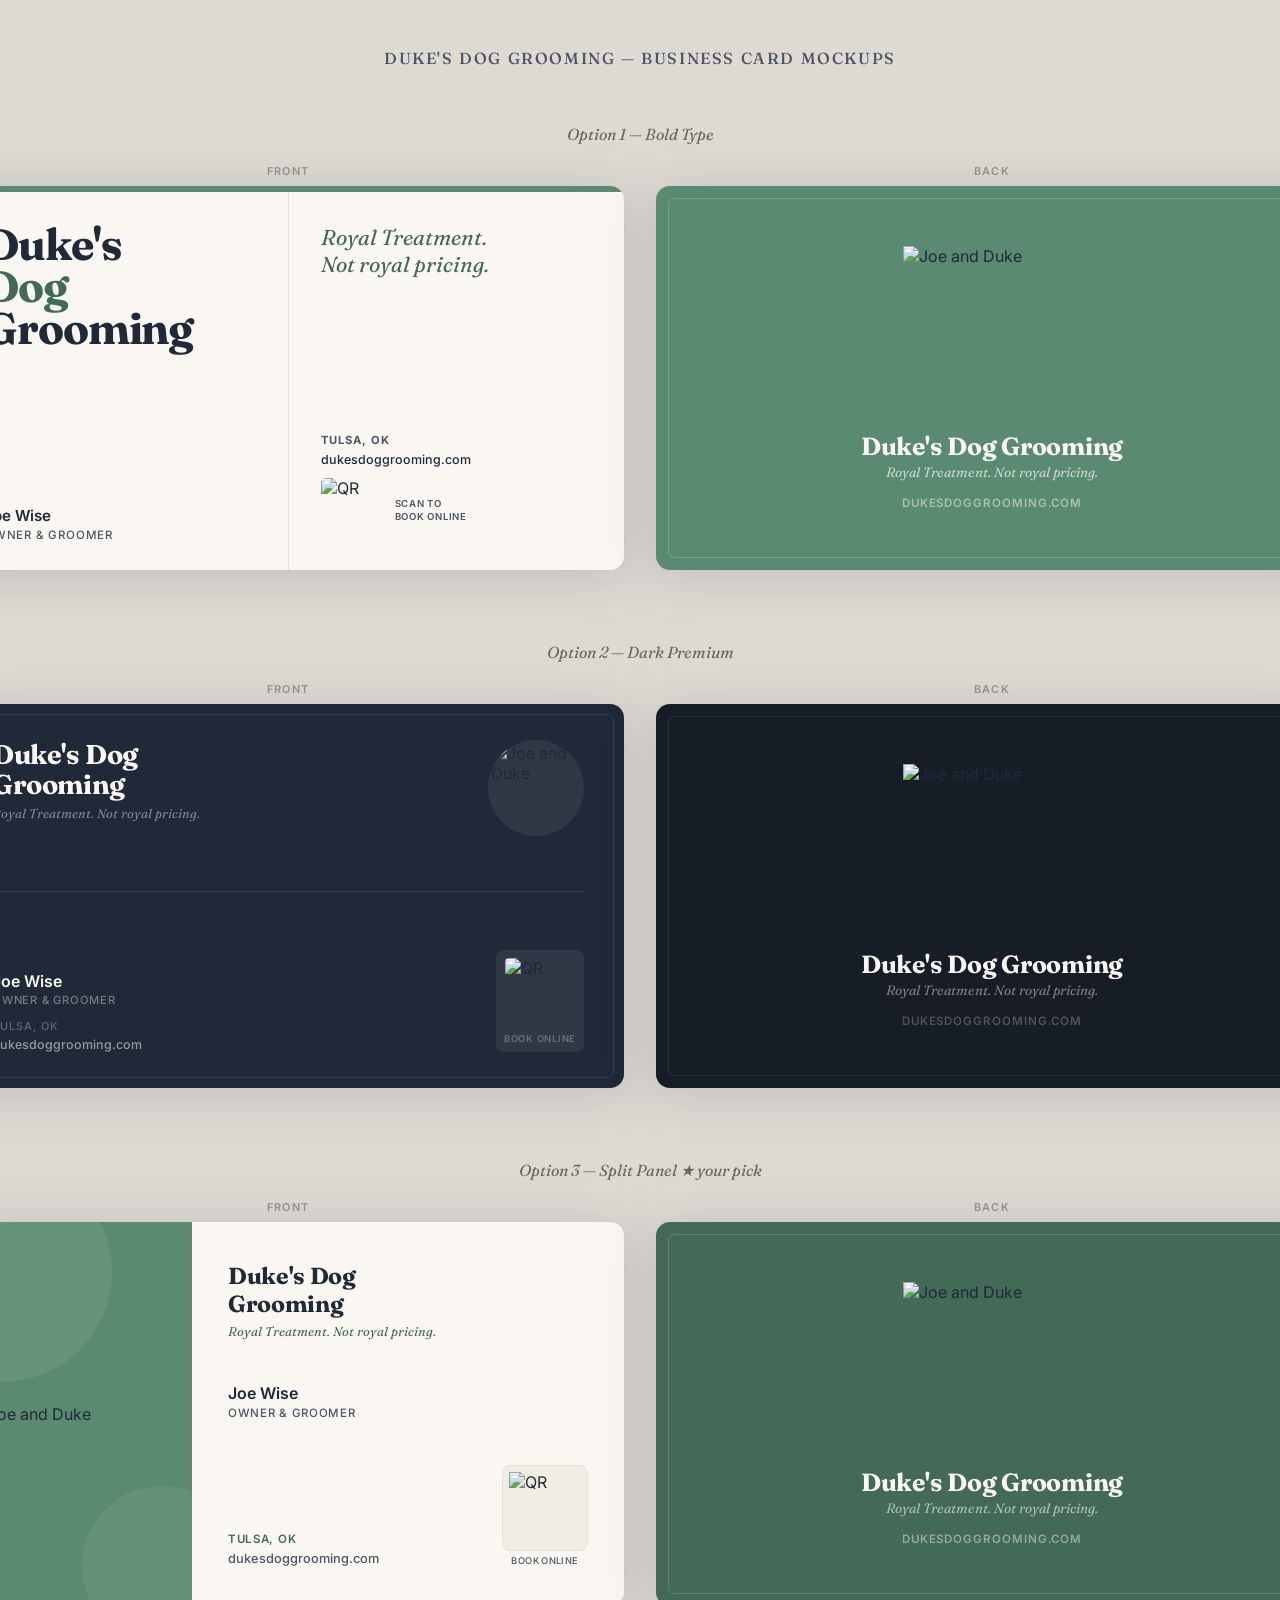
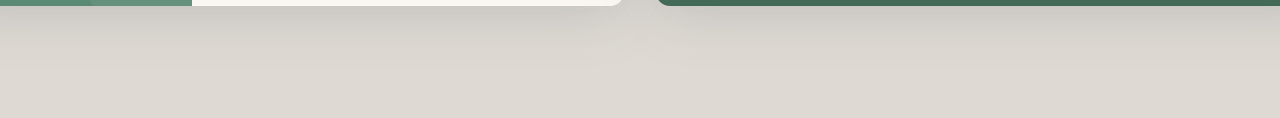
==== commit ebac4f1f: "Fix card 1 type size so Grooming spells out fully" ====
--- a/bizcard-mockups.html
+++ b/bizcard-mockups.html
@@ -161,9 +161,9 @@
     .front-1-bigname {
       font-family: var(--serif);
       font-weight: 700;
-      font-size: 3.4rem;
-      line-height: 0.92;
-      letter-spacing: -0.03em;
+      font-size: 2.75rem;
+      line-height: 0.95;
+      letter-spacing: -0.025em;
       color: var(--text);
     }
     .front-1-bigname span {
@@ -536,7 +536,7 @@
                   <div class="front-1-bigname">
                     <span>Duke's</span>
                     <span class="word-dog">Dog</span>
-                    <span>Grm'g</span>
+                    <span>Grooming</span>
                   </div>
                   <div class="front-1-bottom">
                     <div class="front-1-name">Joe Wise</div>
